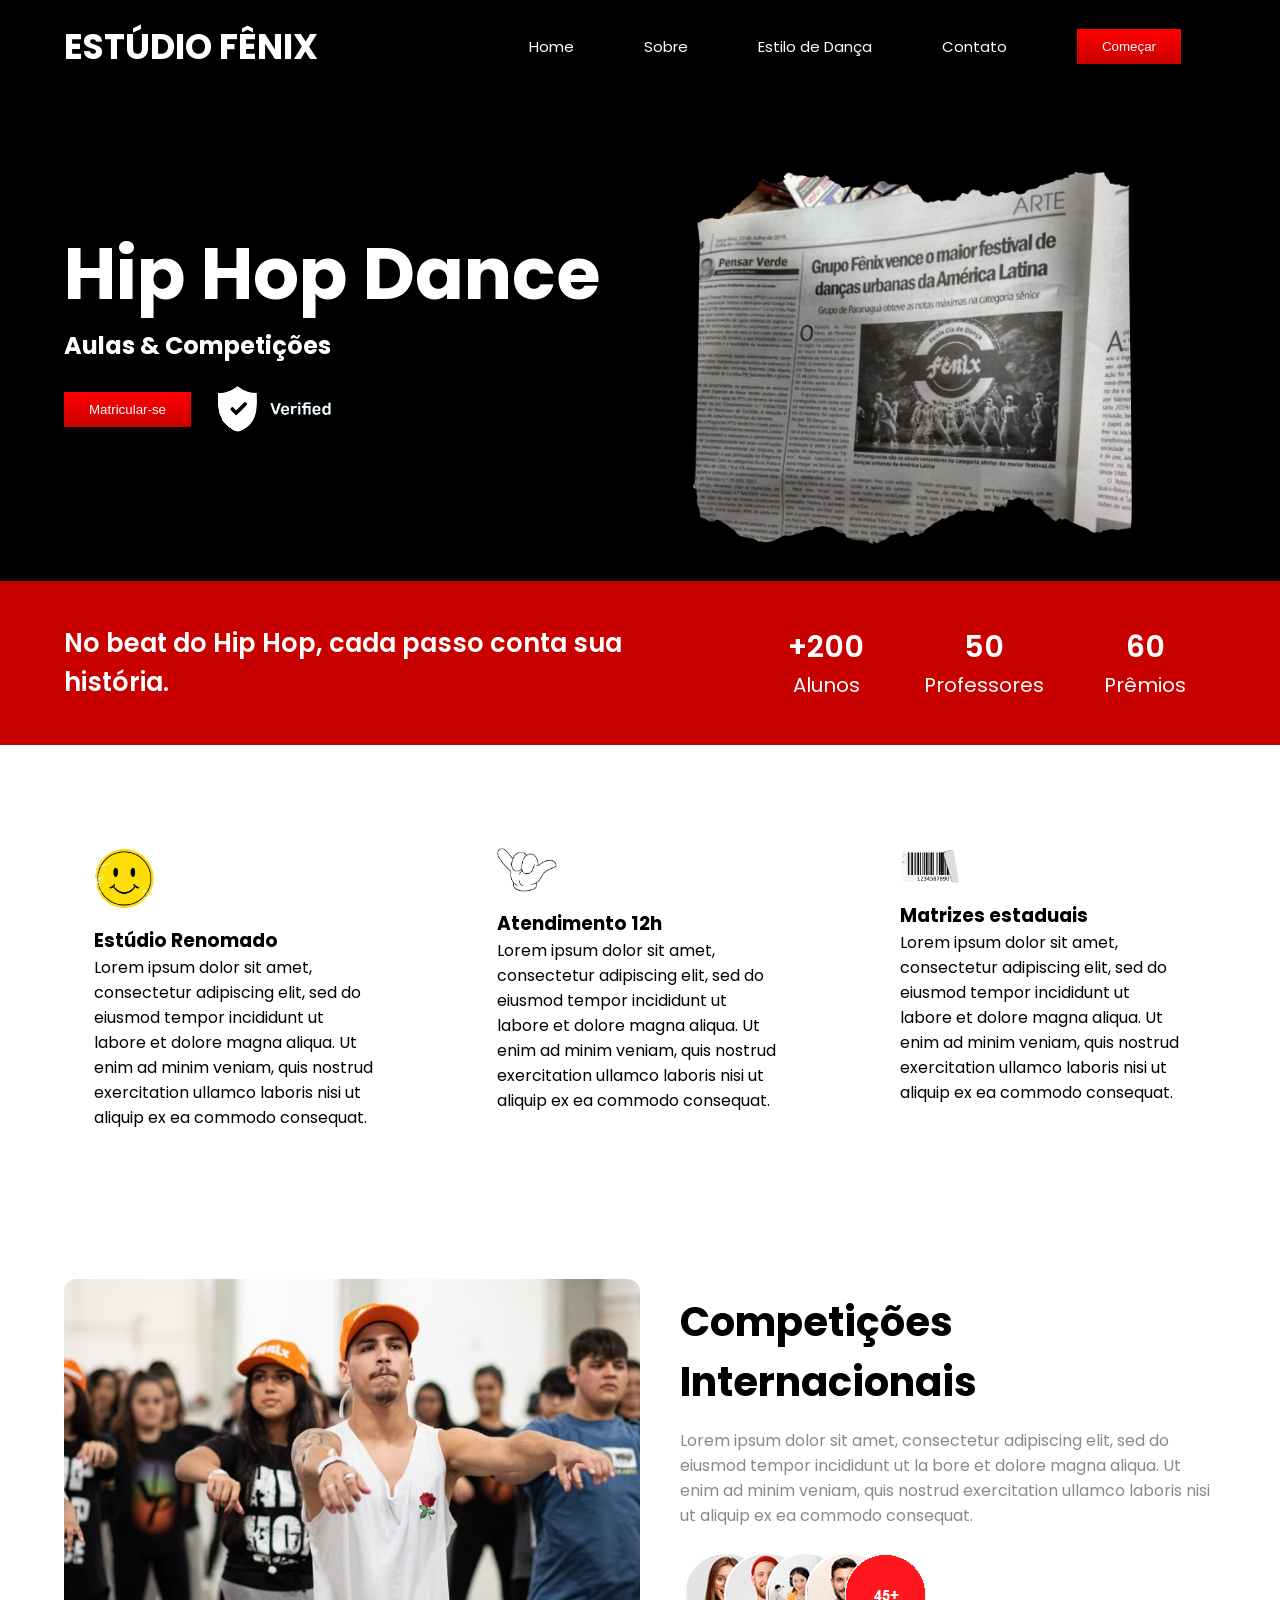
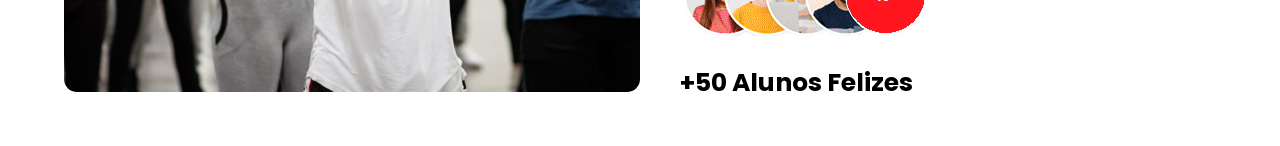
==== projeto-site-responsivo/index.html @ a73baa57 "Three sections fixed Responsive website created through tutorial (not finished)" ====
<!DOCTYPE html>
<html lang="pt-br">
<head>
    <meta charset="UTF-8">
    <meta http-equiv="X-UA-Compatible" content="IE=edge">
    <meta name="viewport" content="width=device-width, initial-scale=1.0">
    <link rel="stylesheet" href="./css/style.css">
    <title>Nicolas - Projeto Site Responsivo</title>
</head>
<body>
    <div class="background-preto">
        <!--CABECARIO-->
        <header>
            <!-- container -->
            <div class="container">
                <nav>
                    <div class="logo">
                        <a href="index.html">ESTÚDIO FÊNIX</a>
                    </div>
                    <ul class="ul">
                        <li> <a href="#"> Home </a></li>
                        <li> <a href="#"> Sobre </a></li>
                        <li> <a href="#"> Estilo de Dança </a></li>
                        <li> <a href="#"> Contato </a></li>
                        <li> <a href="#"> <button class="btn-gradient">Começar</button> </a></li>
                    </ul>
                    <div class="menu-icon">
                        <img src="./img/menu.png" alt="Menu">
                    </div>
                </nav>
            </div>
            <!--end container-->
        </header>
        <!--FIM DO CABECARIO-->
        <!--CONTEUDO PRINCIPAL (tags semanticas)-->
        <main>
            <!--conteiner-->
            <div class="container">
                <!--main text-->
                <div class="main-text">
                    <h1>Hip Hop Dance</h1>
                    <h2>Aulas & Competições</h2>
                    <div>
                        <button class="btn-gradient">Matricular-se</button>
                        <img src="./img/verificado.png" alt="Verificado">
                    </div>
                </div>
                <!--main text-->
                <!--main img-->
                <div class="main-img">
                    <img src="./img/jornal.png" alt="jornal com fenix na capa">
                </div>
                <!-- end main img-->
            </div>
            <!--end conteiner-->
        </main>
        <!--CONTEUDO PRINCIPAL-->
    </div>
    <!--end background preto-->
    <!--resultados-->
    <section class="resultados">
        <!--container-->
        <div class="container">
            <div class="resultados-text">
                No beat do Hip Hop, cada passo conta sua história.
            </div>
            <div class="resultados-numeros">
                <p>
                   <span>+200</span> <br>
                   Alunos
                </p>
                <p>
                    <span>50</span><br>
                    Professores
                </p>
                <p>
                    <span>60</span><br>
                    Prêmios
                </p>
            </div>
        </div>
        <!--end container-->
    </section>
    <!--end resultado-->
    <!--section diferenciais-->
    <section class="diferenciais">
        <div class="container">
            <div class="card">
                <img src="./img/smile.png" alt="icone feliz">
                <h3>Estúdio Renomado</h3>
                <p>
                    Lorem ipsum dolor sit amet, consectetur adipiscing elit, 
                    sed do eiusmod tempor incididunt ut labore et dolore magna aliqua. 
                    Ut enim ad minim veniam, quis nostrud exercitation ullamco laboris nisi ut aliquip ex ea commodo consequat.
                </p>
            </div>
            <div class="card">
                <img src="./img/hangloose.png" alt="icone hangloose">
                <h3>Atendimento 12h</h3>
                <p>
                    Lorem ipsum dolor sit amet, consectetur adipiscing elit, 
                    sed do eiusmod tempor incididunt ut labore et dolore magna aliqua. 
                    Ut enim ad minim veniam, quis nostrud exercitation ullamco laboris nisi ut aliquip ex ea commodo consequat. 
                </p>
            </div>
            <div class="card">
                <img src="./img/label.png" alt="icone etiqueta">
                <h3>Matrizes estaduais</h3>
                <p>
                    Lorem ipsum dolor sit amet, 
                    consectetur adipiscing elit, sed do eiusmod tempor incididunt ut labore et dolore magna aliqua. 
                    Ut enim ad minim veniam, quis nostrud exercitation ullamco laboris nisi ut aliquip ex ea commodo consequat.
                </p>
            </div>
        </div>
    </section>
    <!--end section diferenciais-->
    <!--section casas-->
    <section class="casas">
        <div class="container">
            <div class="casa-img">
                <img src="./img/danca.jpg" alt="danca">
            </div>
            <div class="casa-text">
                <h2>
                    Competições Internacionais
                </h2>
                <p>
                    Lorem ipsum dolor sit amet, 
                    consectetur adipiscing elit, sed do eiusmod tempor incididunt ut la
                    bore et dolore magna aliqua. 
                    Ut enim ad minim veniam, quis nostrud exercitation
                     ullamco laboris nisi ut aliquip ex ea commodo consequat.
                </p>
                <img src="./img/user-happy.png" alt="usuarios feliz">
                <p>
                    <b>+50 Alunos Felizes</b>
                </p>
            </div>
        </div>
    </section>
    <!--end section casas-->
    <script src="./js/main.js"></script>
</body>
</html>
---- projeto-site-responsivo/css/style.css ----
@import url('https://fonts.googleapis.com/css2?family=Poppins:ital,wght@0,100;0,200;0,300;0,400;0,500;0,600;0,700;0,800;0,900;1,100;1,200;1,300;1,400;1,500;1,600;1,700;1,800;1,900&display=swap');

*{
    margin: 0;
    padding: 0;
    box-sizing: border-box;
    text-decoration: none;
    list-style: none;
}
body{
    font-family: 'Poppins', sans-serif;
}
:root{
     --black: #000000;
     --gray: #707070;
     --red: #db0000;
     --degrade-btn: linear-gradient(#ff0000, #c90000);
     --color-p: #8a8a8a;
     --color-p-2: #595757;
}

.background-preto{
    background-color: var(--black);
}

/* classe reutilizavel */
.container{
    max-width: 1440px;
    padding: 0 5%;
    margin: 0 auto;
}

section,
footer{
    padding: 2.7rem 0;
}

.btn-gradient{
    padding: 10px 25px;
    color: white;
    border: none;
    cursor: pointer;
    background-image: var(--degrade-btn);
}

/* classes do site */
nav{
    display: flex;
    justify-content: space-between;
    align-items: center;
    padding: 20px 0;
}

.logo a{
    font-size: 35px;
    font-weight: bold;
    color: white;
}

.ul{
    display: flex;
    align-items: center;
}
.ul li{
    margin: 0 35px;
    font-size: 15px;
}

.ul li a{
    color: white;
}

/* main */
main .container{
    display: flex;
    align-items: center;
    justify-content: space-between;
    margin-top: 30px;
}

.main-text{
    margin-top: -3rem;
    width: 50%;
    color: white;
}

.main-text h1{
    font-size: 4.5rem;
}
.main-text div{
    display: flex;
    align-items: center;
    margin-top: 20px;
    }

.main-text div img{
    margin-left: 1rem;
}

.main-img{
    width: 50%;
}

.main-img img{
    width: 100%;
}

/* menu icon */

.menu-icon{
    display: none;
    position: relative;
    z-index: 10;
}

/*resultados*/
.resultados{
    background-color: #c90000;
}

.resultados .container{
    display: flex;
    align-items: center;
    justify-content: space-between;
}

.resultados .resultados-text{
    color: white;
    font-size: 1.6rem;
    font-weight: 600;
    width: 50%;
}

.resultados .resultados-numeros{
    display: flex;
    align-items: center;
    color: white;
}

.resultados .resultados-numeros p{
    text-align: center;
    margin: 0 30px;
    font-size: 20px;
}

.resultados .resultados-numeros p span{
    font-size: 30px;
    font-weight: 600;
}

/*section diferenciais*/
.diferenciais .container{
    display: flex;
    justify-content: space-between;
    margin: 30px auto;
}

.diferenciais .card{
    width: 30%;
    cursor: pointer;
    padding: 30px;
    border-radius: 15px;
    transition: 0.3s;
}

.diferenciais .card:hover{
    box-shadow: 0px 10px 67px 8px #c5c5c5;
}

.diferenciais .card img{
    width: 60px;
    margin-bottom: 10px;
}

.diferenciais .card .titulo{
    margin: 13px 0;
    margin-bottom: 5px;
    font-weight: 600;
}

/*section casas*/

.casas .container{
    display: flex;
    align-items: center;
}

.casas .casa-img{
    width: 50%;
}

.casas .casa-img img{
    width: 100%;
    border-radius: 13px;
}

.casas .casa-text{
    width: 50%;
    padding-left: 40px;
}

.casas .casa-text img{
    margin: 20px auto;
}

.casas .casa-text h2{
    font-size: 2.5em;
    margin: 1rem 0;
}

.casas .casa-text p{
    color: var(--color-p);
}

.casas .casa-text p b{
    color: black;
    font-size: 25px;
}



/*responsivo*/
@media(max-width: 960px){
    
    /*cabecario responsivo*/
    .menu-icon{
        display: block;
    }
    .ul{
        position: fixed;
        background: var(--black);
        top: 0;
        width: 100%;
        height: 100%;
        left: 100%;
        transition: 0.3s;
        flex-direction: column;
        justify-content: center;
    }
    .ul li{
        font-size: 20px;
        margin: 20px 0;
    }
    .ul.ativo{
        left: 0%;
    }

    /*main responsivos*/
    main .container{
        flex-direction: column;
    }

    main .container .main-img,
    main .container .main-text{
        width: 100%;
        text-align: center;
    }
    main .container .main-text h1{
        margin-top: 3rem;
        font-size: 4rem;
    }
    main .container .main-text div{
        justify-content: center;
    }

    /*resultados responsivos*/
    .resultados .container{
        flex-direction: column;
    }

    .resultados .resultados-text,
    .resultados .resultados-numeros{
        width: 100%;
        justify-content: center;
        text-align: center;
    }

    .resultados-numeros{
        margin-top: 30px;
    }

    /*diferenciais responsivos*/
    .diferenciais .container{
        flex-direction: column;
    }
    .diferenciais .card{
        width: 100%;
    }

    /*casas responsivo*/
    .casas .container{
        margin-top: -1rem;
        flex-direction: column-reverse;
    }
    .casas .casa-img,
    .casas .casa-text{
        width: 100%;
        margin: 30px auto;
    }

}
@media (max-width:440px) {
    .resultados .resultados-numeros{
        flex-direction: column;
    }
}
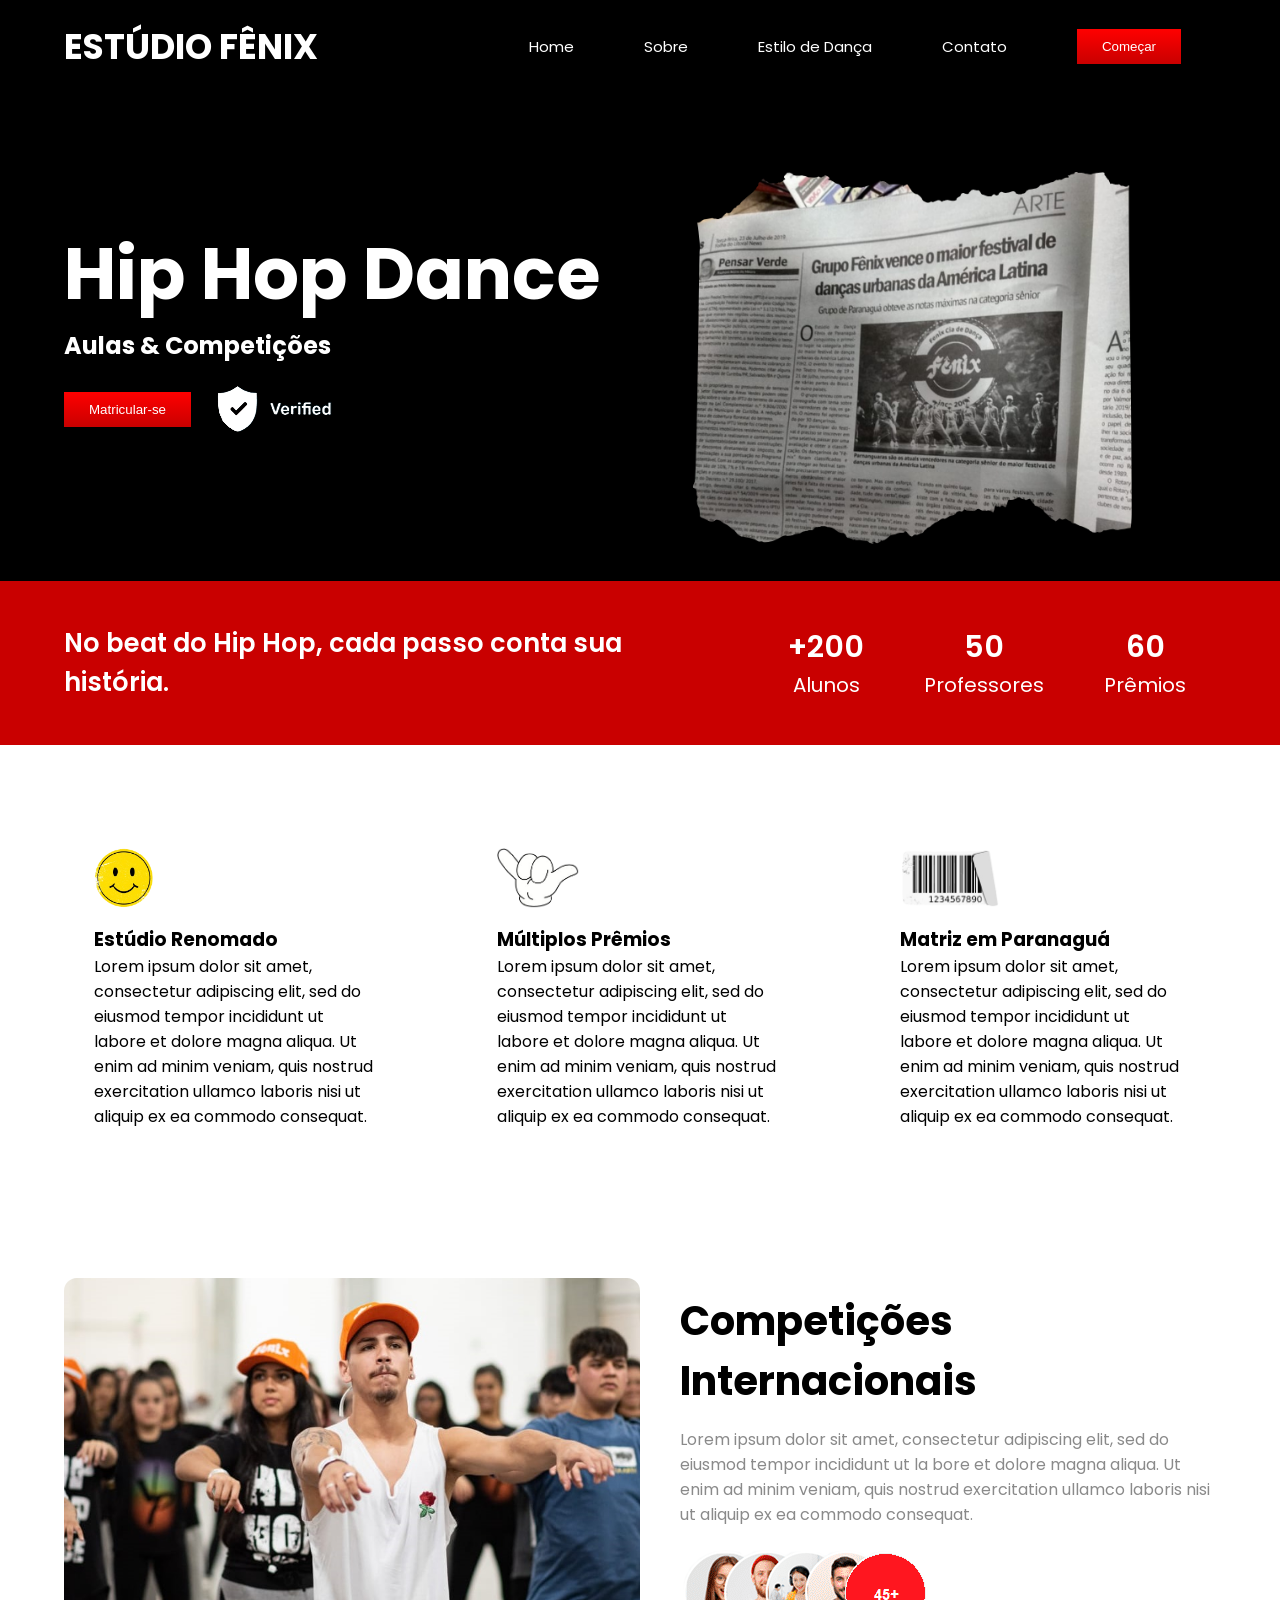
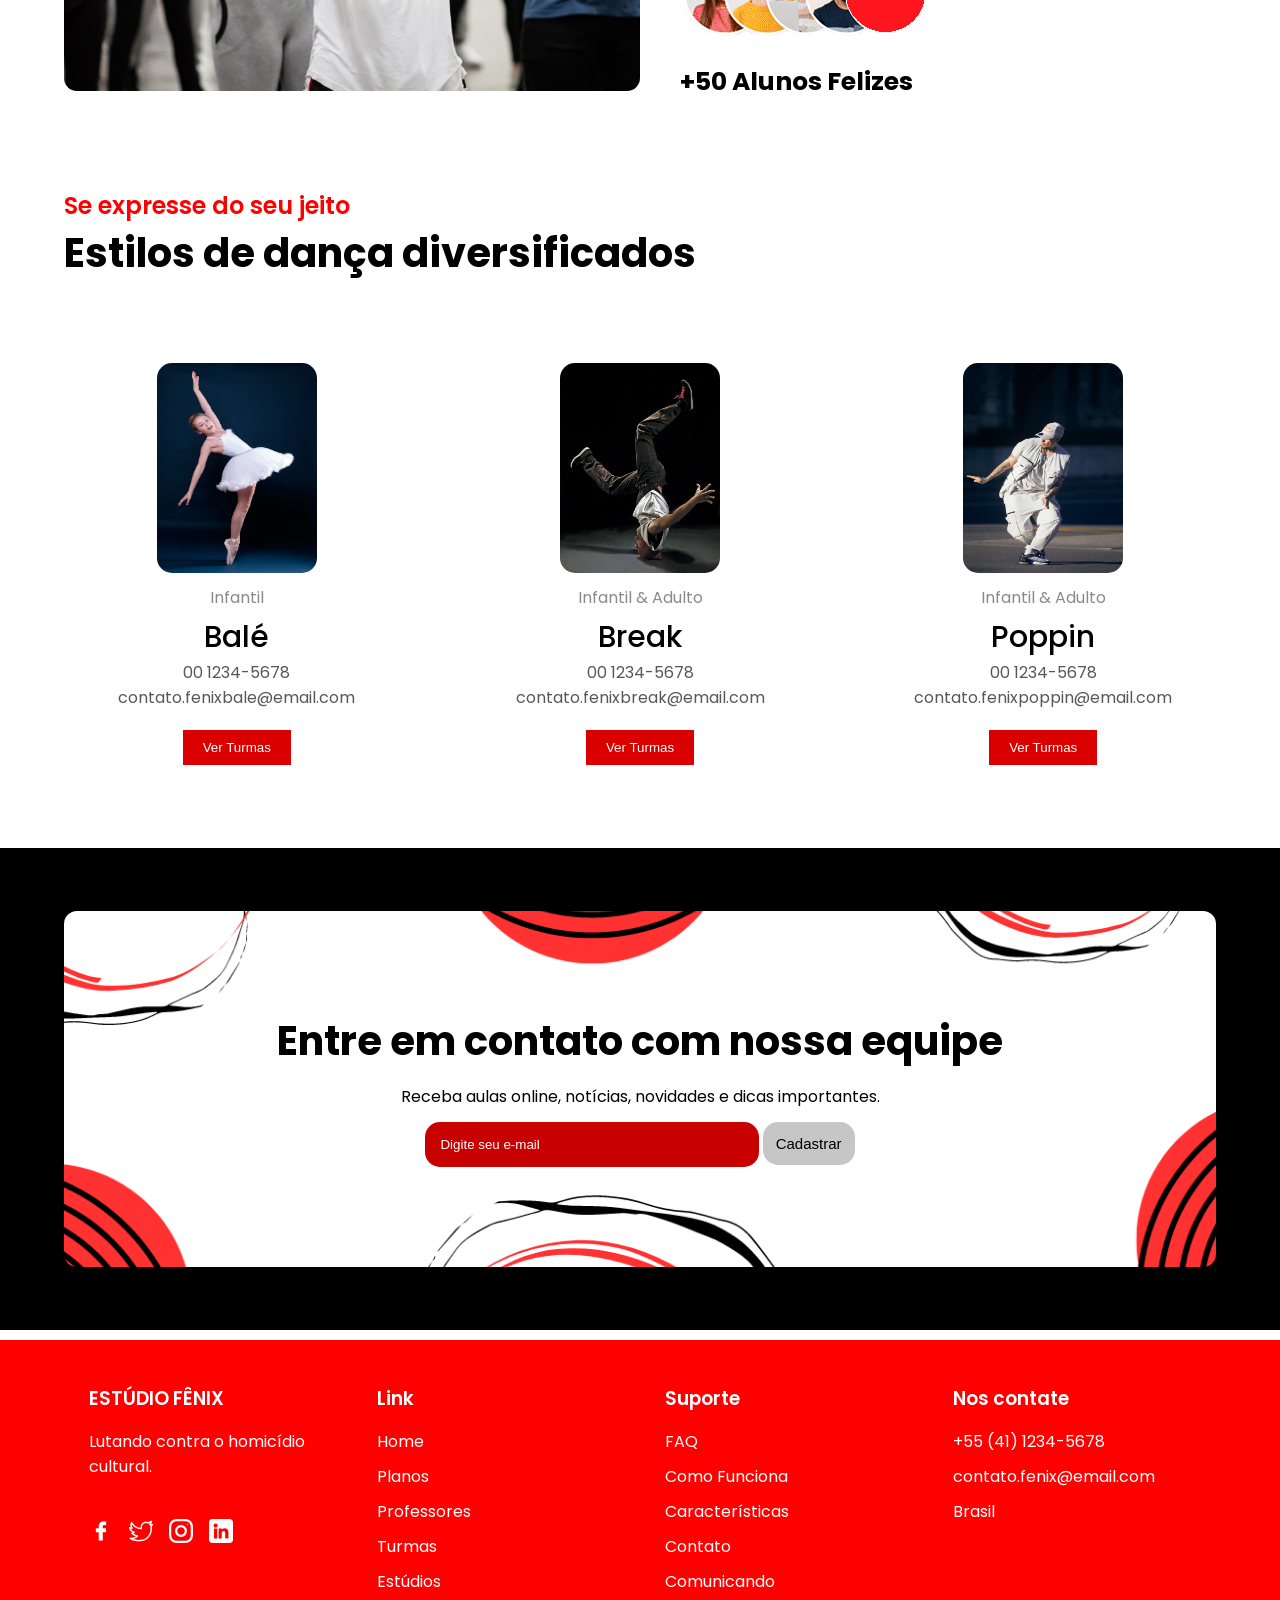
==== commit aecbcc67: "Finished Personalization and structure finished" ====
--- a/projeto-site-responsivo/index.html
+++ b/projeto-site-responsivo/index.html
@@ -8,8 +8,9 @@
     <title>Nicolas - Projeto Site Responsivo</title>
 </head>
 <body>
+    <!--background preto-->
     <div class="background-preto">
-        <!--CABECARIO-->
+        <!--cabecario-->
         <header>
             <!-- container -->
             <div class="container">
@@ -31,8 +32,8 @@
             </div>
             <!--end container-->
         </header>
-        <!--FIM DO CABECARIO-->
-        <!--CONTEUDO PRINCIPAL (tags semanticas)-->
+        <!--end cabecario-->
+        <!-- conteudo principal (tags semanticas)-->
         <main>
             <!--conteiner-->
             <div class="container">
@@ -45,7 +46,7 @@
                         <img src="./img/verificado.png" alt="Verificado">
                     </div>
                 </div>
-                <!--main text-->
+                <!--end main text-->
                 <!--main img-->
                 <div class="main-img">
                     <img src="./img/jornal.png" alt="jornal com fenix na capa">
@@ -54,7 +55,7 @@
             </div>
             <!--end conteiner-->
         </main>
-        <!--CONTEUDO PRINCIPAL-->
+        <!--end conteudo principal-->
     </div>
     <!--end background preto-->
     <!--resultados-->
@@ -85,8 +86,9 @@
     <!--section diferenciais-->
     <section class="diferenciais">
         <div class="container">
+            <!--cardS-->
             <div class="card">
-                <img src="./img/smile.png" alt="icone feliz">
+                <img id="smile" src="./img/smile.png" alt="icone feliz">
                 <h3>Estúdio Renomado</h3>
                 <p>
                     Lorem ipsum dolor sit amet, consectetur adipiscing elit, 
@@ -95,8 +97,8 @@
                 </p>
             </div>
             <div class="card">
-                <img src="./img/hangloose.png" alt="icone hangloose">
-                <h3>Atendimento 12h</h3>
+                <img id="hangloose" src="./img/hangloose.png" alt="icone hangloose">
+                <h3>Múltiplos Prêmios</h3>
                 <p>
                     Lorem ipsum dolor sit amet, consectetur adipiscing elit, 
                     sed do eiusmod tempor incididunt ut labore et dolore magna aliqua. 
@@ -104,8 +106,8 @@
                 </p>
             </div>
             <div class="card">
-                <img src="./img/label.png" alt="icone etiqueta">
-                <h3>Matrizes estaduais</h3>
+                <img id="label" src="./img/label.png" alt="icone etiqueta">
+                <h3>Matriz em Paranaguá</h3>
                 <p>
                     Lorem ipsum dolor sit amet, 
                     consectetur adipiscing elit, sed do eiusmod tempor incididunt ut labore et dolore magna aliqua. 
@@ -140,6 +142,113 @@
         </div>
     </section>
     <!--end section casas-->
+    <!--section estudios-->
+    <section class="estudios">
+        <!--container-->
+        <div class="container">
+            <p class="vermelho">
+                Se expresse do seu jeito
+            </p>
+            <h2>
+                Estilos de dança diversificados
+            </h2>
+            <div class="cards">
+                <!--card item 1-->
+                <div class="card-item">
+                    <img src="./img/bale.png" alt="bale">
+                    <p class="local-casa"> Infantil </p>
+                    <p class="nome-casa">Balé</p>
+                    <p class="contato-casa"> 00 1234-5678 <br> contato.fenixbale@email.com </p>
+                    <button>Ver Turmas</button>
+                </div>
+                <!--end card item 1-->
+                <!--card item 2-->
+                <div class="card-item">
+                    <img src="./img/break.png" alt="break">
+                    <p class="local-casa"> Infantil & Adulto </p>
+                    <p class="nome-casa">Break</p>
+                    <p class="contato-casa"> 00 1234-5678 <br> contato.fenixbreak@email.com </p>
+                    <button>Ver Turmas</button>
+                </div>
+                <!--end card item 2-->
+                <!--card item 3-->
+                <div class="card-item">
+                    <img src="./img/poppin.png" alt="poppin">
+                    <p class="local-casa"> Infantil & Adulto </p>
+                    <p class="nome-casa">Poppin</p>
+                    <p class="contato-casa"> 00 1234-5678 <br> contato.fenixpoppin@email.com </p>
+                    <button>Ver Turmas</button>
+                </div>
+                <!--end card item 3-->
+            </div>
+        </div>
+        <!--end container-->
+    </section>
+    <!--end section estudios-->
+    <!--section newsletter-->
+    <section class="newsletter">
+        <div class="container">
+            <div class="box-newsletter">
+                <h2>
+                    Entre em contato com nossa equipe
+                </h2>
+                <p>
+                    Receba aulas online, notícias, novidades e dicas importantes.
+                </p>
+                <form>
+                    <input type="email" placeholder="Digite seu e-mail">
+                    <button>Cadastrar</button>
+                </form>
+            </div>
+        </div>
+    </section>
+    <!--end section newsletter-->
+    <!--rodapé-->
+        <footer>
+            <div class="container">
+                <ul>
+                    <h3>ESTÚDIO FÊNIX</h3>
+                    <p>
+                        Lutando contra o homicídio cultural.
+                    </p>
+                    <div class="redes-sociais">
+                        <img src="./img/facebook.png" alt="facebook">
+                        <img src="./img/twitter.png" alt="twitter">
+                        <img src="./img/instagram.png" alt="instagram">
+                        <img src="./img/linkedin.png" alt="linkedin">
+                    </div>
+                </ul>
+                <ul>
+                    <h3>Link</h3>
+                    <li><a href="#">Home</a></li>
+                    <li><a href="#">Planos</a></li>
+                    <li><a href="#">Professores</a></li>
+                    <li><a href="#">Turmas</a></li>
+                    <li><a href="#">Estúdios</a></li>
+                </ul>
+                <ul>
+                    <h3>Suporte</h3>
+                    <li><a href="#">FAQ</a></li>
+                    <li><a href="#">Como Funciona</a></li>
+                    <li><a href="#">Características</a></li>
+                    <li><a href="#">Contato</a></li>
+                    <li><a href="#">Comunicando</a></li>
+                </ul>
+                <ul>
+                    <h3>Nos contate</h3>
+                    <li>
+                        <p>+55 (41) 1234-5678</p>
+                    </li>
+                    <li>
+                        <p>contato.fenix@email.com</p>
+                    </li>
+                    <li>
+                        <p>Brasil</p>
+                    </li>
+                </ul>
+            </div>
+        </footer>
+    <!--end rodapé-->
     <script src="./js/main.js"></script>
 </body>
 </html>
--- a/projeto-site-responsivo/css/style.css
+++ b/projeto-site-responsivo/css/style.css
@@ -168,8 +168,14 @@
 }
 
 .diferenciais .card img{
+    height: 60px;
+    margin-bottom: 10px;
+}
+
+.diferenciais .card img .label,
+.diferenciais .card img .hangloose{
+    height: 0;
     width: 60px;
-    margin-bottom: 10px;
 }
 
 .diferenciais .card .titulo{
@@ -217,7 +223,151 @@
     font-size: 25px;
 }
 
-
+.estudios .container .vermelho{
+    color: red;
+    font-size: 24px;
+    font-weight: 600;
+}
+
+.estudios .container h2{
+    font-size: 2.5rem;
+}
+
+.estudios .cards{
+    display: flex;
+    justify-content: space-between;
+    margin-top: 50px;
+}
+
+.estudios .cards .card-item{
+    width: 30%;
+    text-align: center;
+    padding: 30px 0;
+    border-radius: 20px;
+    transition: 0.3s;
+}
+
+.estudios .cards .card-item:hover{
+    box-shadow: 0px 10px 67px 8px #c5c5c5;
+}
+
+.estudios .cards img{
+    border-radius: 15px;
+    width: 160px;
+    height: 210px;
+}
+
+.estudios .cards .local-casa{
+    margin: 5px 0;
+    color: var(--color-p);
+}
+
+.estudios .cards .nome-casa{
+    font-size: 30px;
+    font-weight: 500;
+}
+
+.estudios .cards .contato-casa{
+    margin-bottom: 20px;
+    color: var(--color-p-2);
+}
+
+.estudios .cards button{
+    padding: 10px 20px;
+    color: white;
+    background-color: var(--red);
+    border: none;
+    cursor: pointer;
+}
+
+/*newsletter*/
+
+.newsletter{
+    margin: 10px 0;
+    background-color: var(--black);
+}
+
+.newsletter .box-newsletter{
+    margin: 20px 0;
+    text-align: center;
+    padding: 100px;
+    background-image: url(../img/background-newsletter.png);
+    background-repeat: no-repeat;
+    background-size: cover;
+    background-position: center;
+    border-radius: 13px;
+}
+
+.newsletter .box-newsletter h2{
+    font-size: 2.5rem;
+}
+
+.newsletter .box-newsletter p{
+    margin: 13px 0;
+}
+
+.newsletter .box-newsletter input{
+    width: 35%;
+    padding: 15px;
+    border-radius: 15px;
+    border: none;
+    outline: none;
+    color: #ffffff;
+    background-color: #c90000;
+}
+
+.newsletter .box-newsletter input::placeholder{
+    color: white;
+}
+.newsletter .box-newsletter button{
+    font-size: 15px;
+    border: none;
+    outline: none;
+    padding: 13px;
+    border-radius: 15px;
+    background-color: #c6c6c6;
+    cursor: pointer;
+}
+
+/*footer*/
+
+footer{
+    background-color: red;
+}
+
+footer .container{
+    display: flex;
+    color: white;
+}
+
+footer .container ul{
+    margin: 0 25px;
+    width: 25%;
+}
+
+footer .container h3{
+    margin-bottom: 16px;
+    font-weight: 600;
+}
+
+footer .container .redes-sociais img{
+    cursor: pointer;
+    margin-right: 12px;
+}
+
+footer .container ul > p{
+    margin-bottom: 40px;
+}
+
+footer .container li{
+    margin: 10px 0;
+}
+
+footer .container a{
+    color: white;
+}
+
+/*end footer*/
 
 /*responsivo*/
 @media(max-width: 960px){
@@ -295,10 +445,69 @@
     .casas .casa-img,
     .casas .casa-text{
         width: 100%;
+        text-align: center;
+        padding: 0;
         margin: 30px auto;
     }
 
-}
+    .estudios .cards{
+        flex-direction: column;
+    }
+
+    .estudios .cards .card-item{
+        width: 100%;
+        margin-top: 35px;
+    }
+
+    .estudios .container .vermelho,
+    .estudios .container h2{
+        text-align: center;
+    }
+
+    .newsletter .box-newsletter h2{
+        font-size: 2rem;
+    }
+
+    .newsletter .box-newsletter{
+        padding: 80px;
+    }
+
+    .newsletter .box-newsletter input{
+        width: 100%;
+    }
+    .newsletter .box-newsletter button{
+        width: 50%;
+        margin-top: 20px;
+    }
+
+    /*rodape*/
+    footer .container{
+    text-align: center;
+    flex-direction: column;
+    align-items: center;
+    padding: 0;
+    }
+
+    footer .container ul > h3,
+    footer .container ul > p{
+        margin-bottom: 10px;
+    }
+
+    footer .container ul > h3{
+        margin-top: 30px;
+    }
+
+    footer .container ul {
+        width: 100%;
+        margin: 0;
+        margin-bottom: 10px;
+    }
+
+
+    /*end rodape*/
+
+}
+
 @media (max-width:440px) {
     .resultados .resultados-numeros{
         flex-direction: column;
